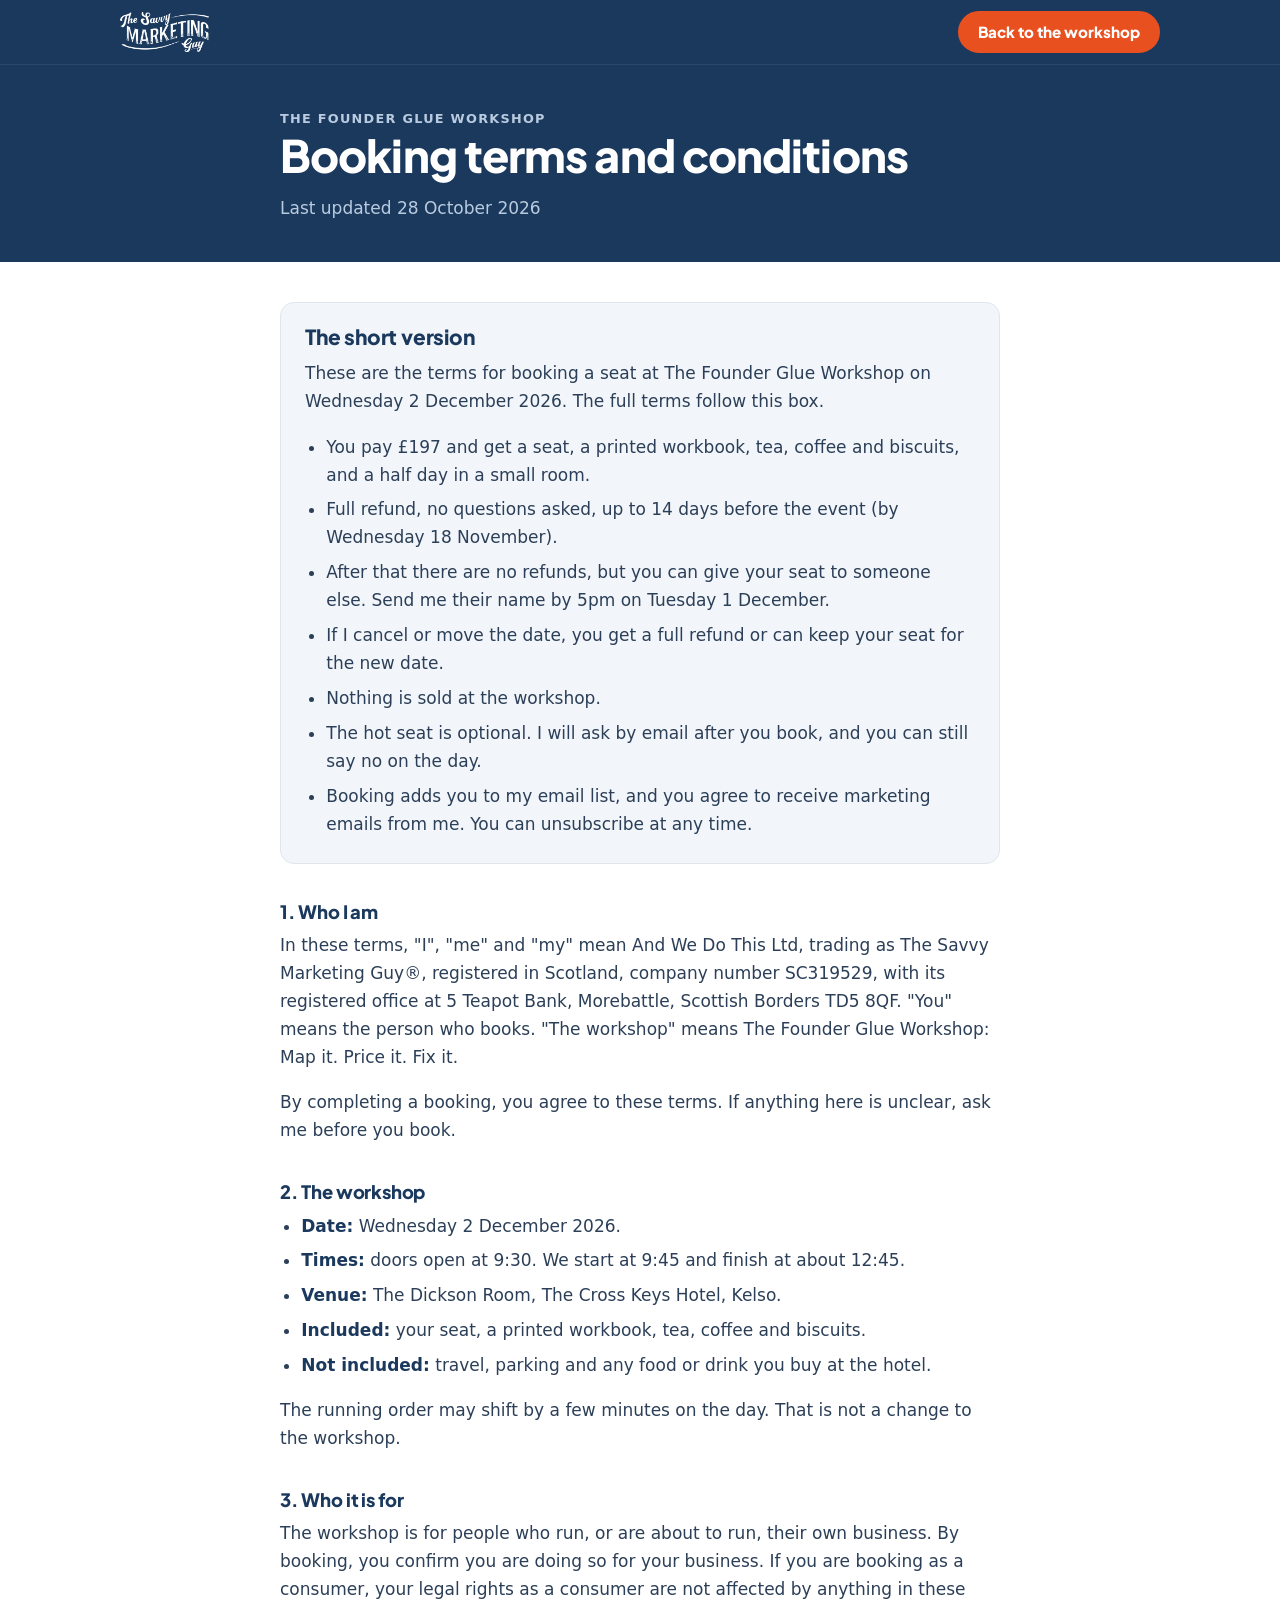
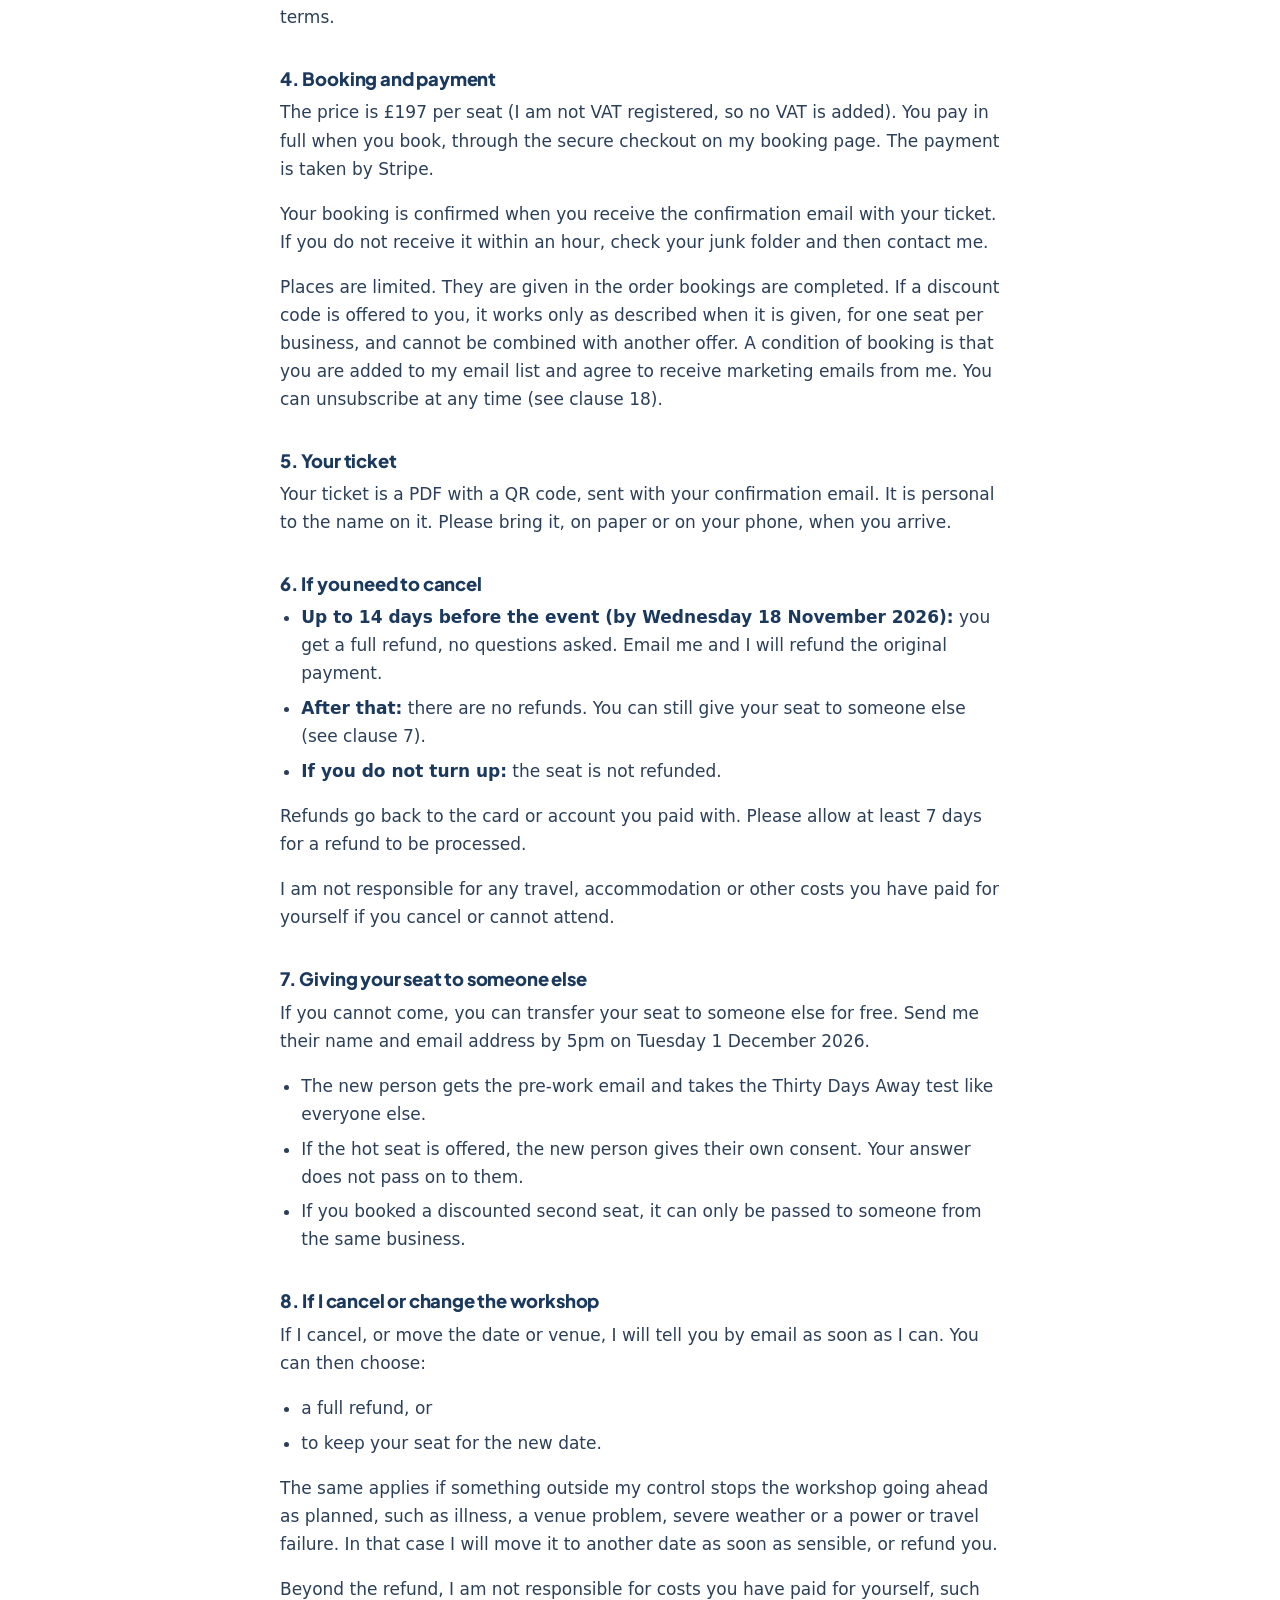
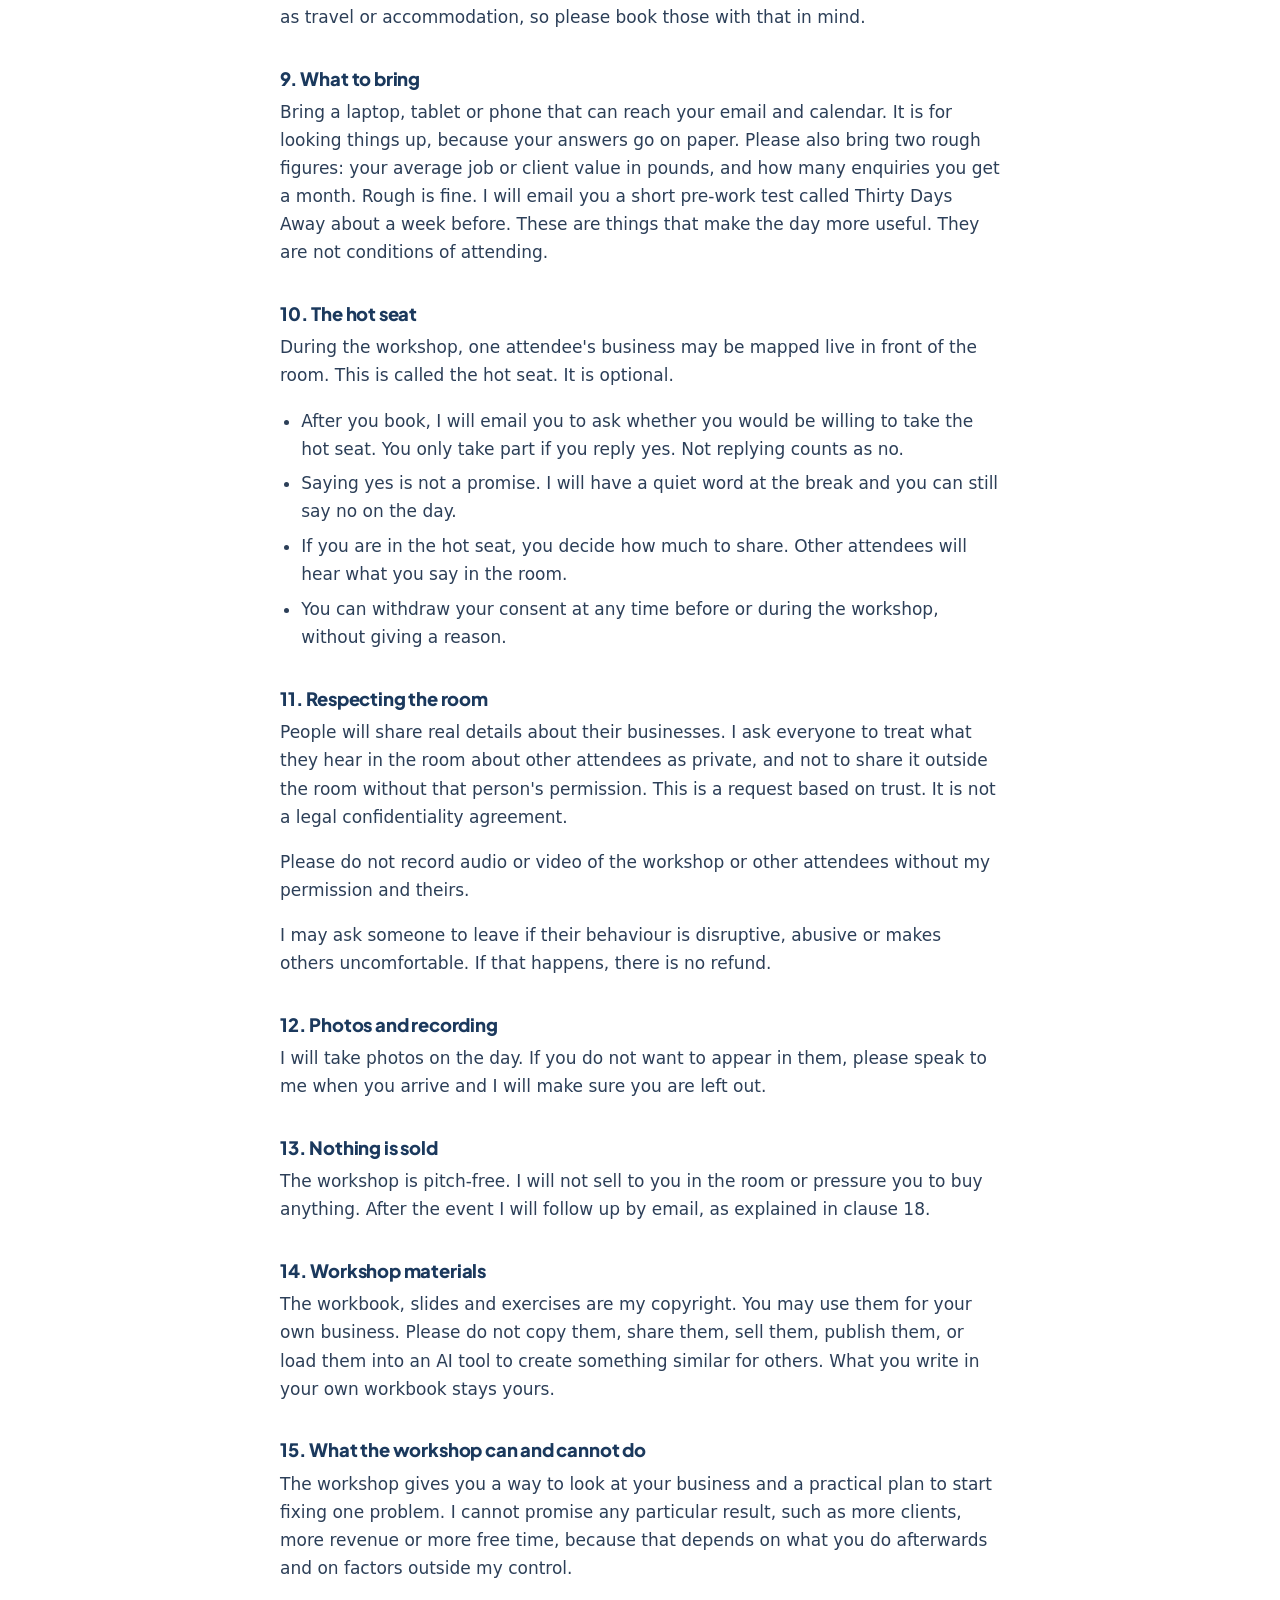
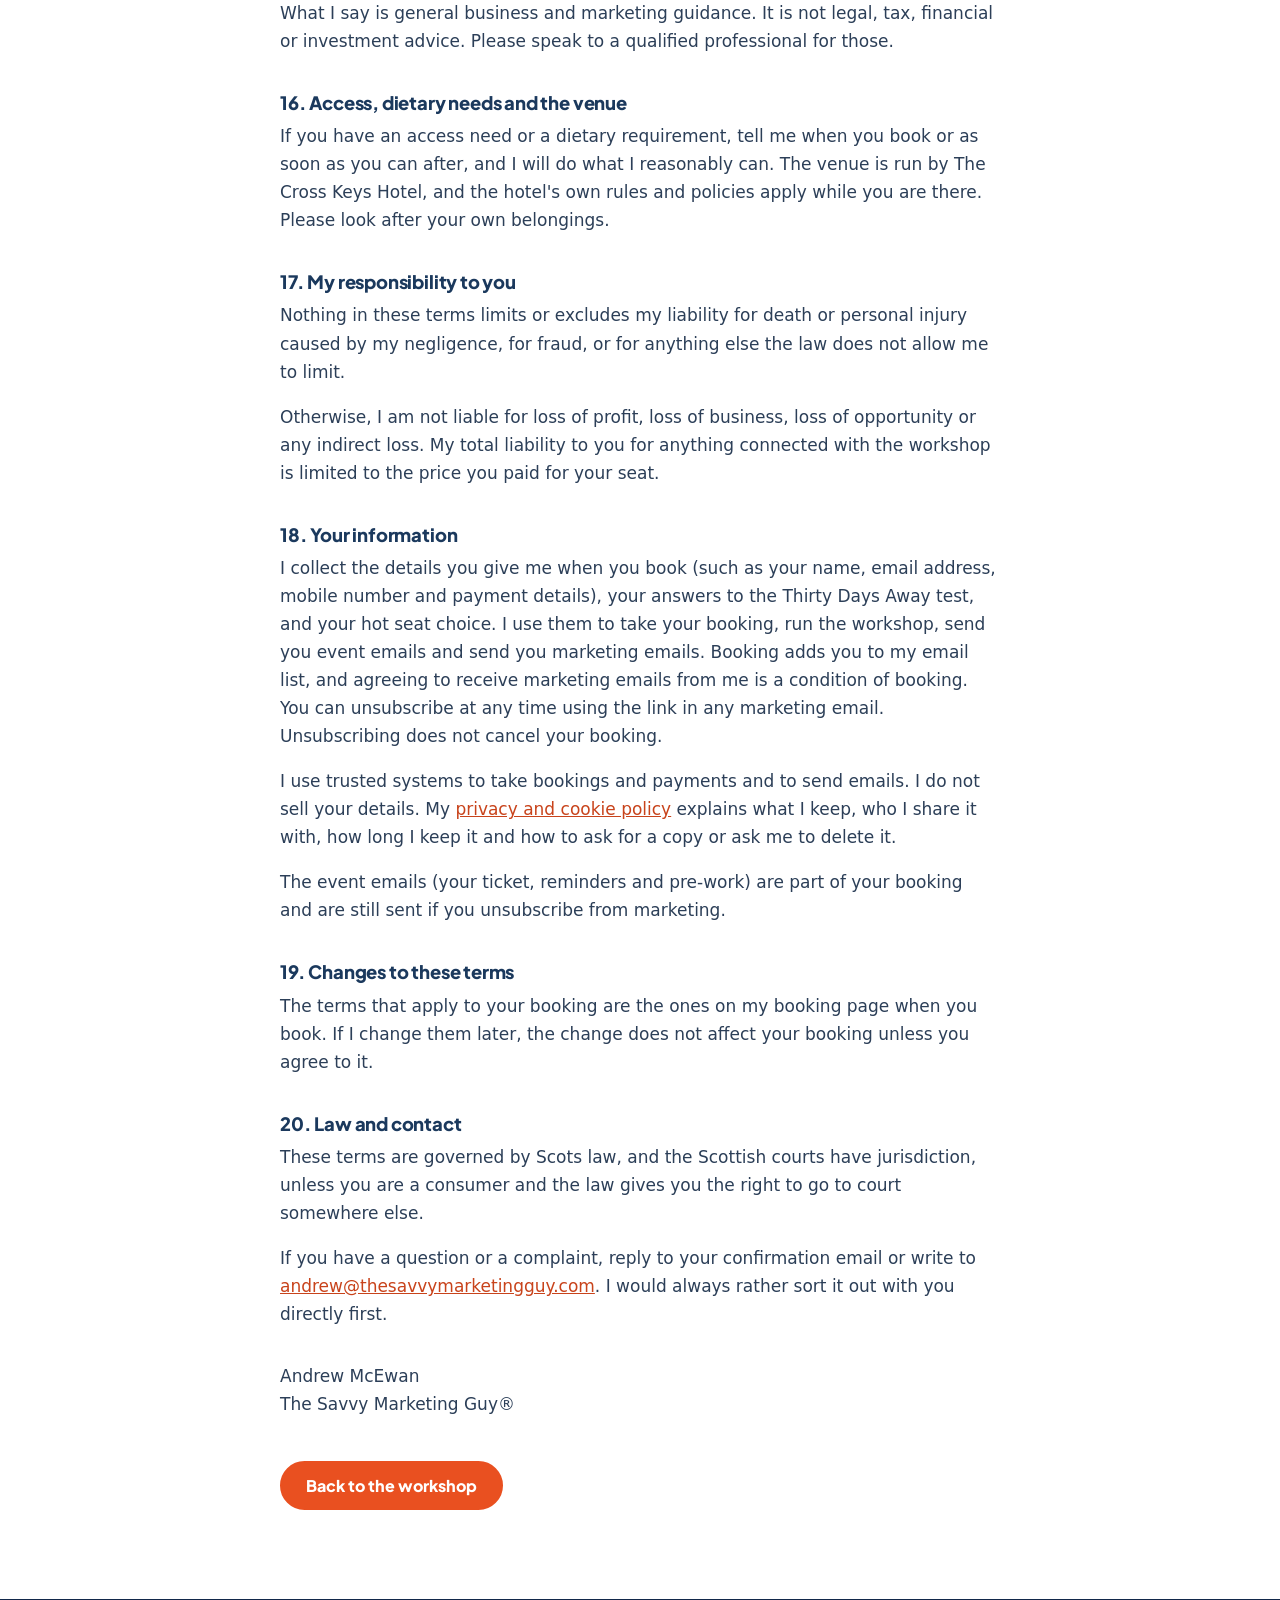
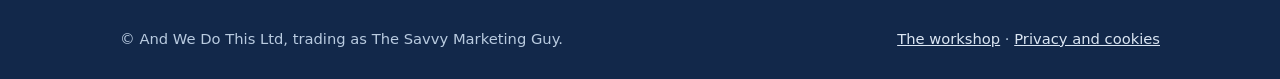
==== terms.html @ 20b3d245 "Add booking terms page and footer link Co-Authored-By: Claude Sonnet 5.5 <noreply@anthropic.com> Cla" ====
<!doctype html>
<html lang="en-GB">
<head>
  <meta charset="utf-8">
  <meta name="viewport" content="width=device-width, initial-scale=1">
  <title>Booking Terms and Conditions | The Founder Glue Workshop</title>
  <meta name="description" content="The booking terms for The Founder Glue Workshop in Kelso on Wednesday 2 December 2026: payment, refunds, transfers, the hot seat and your information.">
  <meta name="robots" content="noindex, nofollow">
  <meta name="theme-color" content="#1B395D">
  <link rel="icon" href="assets/favicon.png" type="image/png">
  <link rel="stylesheet" href="styles.css">
  <style>
    .tc-hero { background: var(--navy); color: #dbe6f3; padding: 44px 0 40px; }
    .tc-hero h1 { color: var(--white); font-size: clamp(1.9rem, 5vw, 2.8rem); margin-bottom: 0.3em; }
    .tc-hero p { margin: 0; color: #b9cbe0; }
    .tc { padding: 40px 0 64px; }
    .tc h2 { font-size: 1.15rem; margin: 2em 0 0.5em; }
    .tc ul { margin: 0 0 1em; padding-left: 1.25em; }
    .tc li { margin-bottom: 0.4em; }
    .tc .summary { background: var(--tint); border: 1px solid var(--line); border-radius: var(--radius); padding: 22px 24px 8px; margin-bottom: 8px; }
    .tc .summary h2 { margin-top: 0; font-size: 1.3rem; }
    .tc .sign { margin-top: 2em; }
    .tc .back { margin-top: 2.5em; }
  </style>
</head>
<body>

<header class="topbar">
  <div class="wrap topbar__in">
    <a class="brand" href="index.html" aria-label="The Savvy Marketing Guy, back to the workshop page">
      <img src="assets/logo-white.png" alt="The Savvy Marketing Guy" width="160" height="72">
    </a>
    <a class="btn btn--small" href="index.html">Back to the workshop</a>
  </div>
</header>

<main>
  <section class="tc-hero">
    <div class="wrap narrow">
      <p class="eyebrow eyebrow--light">The Founder Glue Workshop</p>
      <h1>Booking terms and conditions</h1>
      <p>Last updated 28 October 2026</p>
    </div>
  </section>

  <article class="tc">
    <div class="wrap narrow">

      <div class="summary">
        <h2>The short version</h2>
        <p>These are the terms for booking a seat at The Founder Glue Workshop on Wednesday 2 December 2026. The full terms follow this box.</p>
        <ul>
          <li>You pay £197 and get a seat, a printed workbook, tea, coffee and biscuits, and a half day in a small room.</li>
          <li>Full refund, no questions asked, up to 14 days before the event (by Wednesday 18 November).</li>
          <li>After that there are no refunds, but you can give your seat to someone else. Send me their name by 5pm on Tuesday 1 December.</li>
          <li>If I cancel or move the date, you get a full refund or can keep your seat for the new date.</li>
          <li>Nothing is sold at the workshop.</li>
          <li>The hot seat is optional. I will ask by email after you book, and you can still say no on the day.</li>
          <li>Booking adds you to my email list, and you agree to receive marketing emails from me. You can unsubscribe at any time.</li>
        </ul>
      </div>

      <h2>1. Who I am</h2>
      <p>In these terms, "I", "me" and "my" mean And We Do This Ltd, trading as The Savvy Marketing Guy&reg;, registered in Scotland, company number SC319529, with its registered office at 5 Teapot Bank, Morebattle, Scottish Borders TD5 8QF. "You" means the person who books. "The workshop" means The Founder Glue Workshop: Map it. Price it. Fix it.</p>
      <p>By completing a booking, you agree to these terms. If anything here is unclear, ask me before you book.</p>

      <h2>2. The workshop</h2>
      <ul>
        <li><strong>Date:</strong> Wednesday 2 December 2026.</li>
        <li><strong>Times:</strong> doors open at 9:30. We start at 9:45 and finish at about 12:45.</li>
        <li><strong>Venue:</strong> The Dickson Room, The Cross Keys Hotel, Kelso.</li>
        <li><strong>Included:</strong> your seat, a printed workbook, tea, coffee and biscuits.</li>
        <li><strong>Not included:</strong> travel, parking and any food or drink you buy at the hotel.</li>
      </ul>
      <p>The running order may shift by a few minutes on the day. That is not a change to the workshop.</p>

      <h2>3. Who it is for</h2>
      <p>The workshop is for people who run, or are about to run, their own business. By booking, you confirm you are doing so for your business. If you are booking as a consumer, your legal rights as a consumer are not affected by anything in these terms.</p>

      <h2>4. Booking and payment</h2>
      <p>The price is £197 per seat (I am not VAT registered, so no VAT is added). You pay in full when you book, through the secure checkout on my booking page. The payment is taken by Stripe.</p>
      <p>Your booking is confirmed when you receive the confirmation email with your ticket. If you do not receive it within an hour, check your junk folder and then contact me.</p>
      <p>Places are limited. They are given in the order bookings are completed. If a discount code is offered to you, it works only as described when it is given, for one seat per business, and cannot be combined with another offer. A condition of booking is that you are added to my email list and agree to receive marketing emails from me. You can unsubscribe at any time (see clause 18).</p>

      <h2>5. Your ticket</h2>
      <p>Your ticket is a PDF with a QR code, sent with your confirmation email. It is personal to the name on it. Please bring it, on paper or on your phone, when you arrive.</p>

      <h2>6. If you need to cancel</h2>
      <ul>
        <li><strong>Up to 14 days before the event (by Wednesday 18 November 2026):</strong> you get a full refund, no questions asked. Email me and I will refund the original payment.</li>
        <li><strong>After that:</strong> there are no refunds. You can still give your seat to someone else (see clause 7).</li>
        <li><strong>If you do not turn up:</strong> the seat is not refunded.</li>
      </ul>
      <p>Refunds go back to the card or account you paid with. Please allow at least 7 days for a refund to be processed.</p>
      <p>I am not responsible for any travel, accommodation or other costs you have paid for yourself if you cancel or cannot attend.</p>

      <h2>7. Giving your seat to someone else</h2>
      <p>If you cannot come, you can transfer your seat to someone else for free. Send me their name and email address by 5pm on Tuesday 1 December 2026.</p>
      <ul>
        <li>The new person gets the pre-work email and takes the Thirty Days Away test like everyone else.</li>
        <li>If the hot seat is offered, the new person gives their own consent. Your answer does not pass on to them.</li>
        <li>If you booked a discounted second seat, it can only be passed to someone from the same business.</li>
      </ul>

      <h2>8. If I cancel or change the workshop</h2>
      <p>If I cancel, or move the date or venue, I will tell you by email as soon as I can. You can then choose:</p>
      <ul>
        <li>a full refund, or</li>
        <li>to keep your seat for the new date.</li>
      </ul>
      <p>The same applies if something outside my control stops the workshop going ahead as planned, such as illness, a venue problem, severe weather or a power or travel failure. In that case I will move it to another date as soon as sensible, or refund you.</p>
      <p>Beyond the refund, I am not responsible for costs you have paid for yourself, such as travel or accommodation, so please book those with that in mind.</p>

      <h2>9. What to bring</h2>
      <p>Bring a laptop, tablet or phone that can reach your email and calendar. It is for looking things up, because your answers go on paper. Please also bring two rough figures: your average job or client value in pounds, and how many enquiries you get a month. Rough is fine. I will email you a short pre-work test called Thirty Days Away about a week before. These are things that make the day more useful. They are not conditions of attending.</p>

      <h2>10. The hot seat</h2>
      <p>During the workshop, one attendee's business may be mapped live in front of the room. This is called the hot seat. It is optional.</p>
      <ul>
        <li>After you book, I will email you to ask whether you would be willing to take the hot seat. You only take part if you reply yes. Not replying counts as no.</li>
        <li>Saying yes is not a promise. I will have a quiet word at the break and you can still say no on the day.</li>
        <li>If you are in the hot seat, you decide how much to share. Other attendees will hear what you say in the room.</li>
        <li>You can withdraw your consent at any time before or during the workshop, without giving a reason.</li>
      </ul>

      <h2>11. Respecting the room</h2>
      <p>People will share real details about their businesses. I ask everyone to treat what they hear in the room about other attendees as private, and not to share it outside the room without that person's permission. This is a request based on trust. It is not a legal confidentiality agreement.</p>
      <p>Please do not record audio or video of the workshop or other attendees without my permission and theirs.</p>
      <p>I may ask someone to leave if their behaviour is disruptive, abusive or makes others uncomfortable. If that happens, there is no refund.</p>

      <h2>12. Photos and recording</h2>
      <p>I will take photos on the day. If you do not want to appear in them, please speak to me when you arrive and I will make sure you are left out.</p>

      <h2>13. Nothing is sold</h2>
      <p>The workshop is pitch-free. I will not sell to you in the room or pressure you to buy anything. After the event I will follow up by email, as explained in clause 18.</p>

      <h2>14. Workshop materials</h2>
      <p>The workbook, slides and exercises are my copyright. You may use them for your own business. Please do not copy them, share them, sell them, publish them, or load them into an AI tool to create something similar for others. What you write in your own workbook stays yours.</p>

      <h2>15. What the workshop can and cannot do</h2>
      <p>The workshop gives you a way to look at your business and a practical plan to start fixing one problem. I cannot promise any particular result, such as more clients, more revenue or more free time, because that depends on what you do afterwards and on factors outside my control.</p>
      <p>What I say is general business and marketing guidance. It is not legal, tax, financial or investment advice. Please speak to a qualified professional for those.</p>

      <h2>16. Access, dietary needs and the venue</h2>
      <p>If you have an access need or a dietary requirement, tell me when you book or as soon as you can after, and I will do what I reasonably can. The venue is run by The Cross Keys Hotel, and the hotel's own rules and policies apply while you are there. Please look after your own belongings.</p>

      <h2>17. My responsibility to you</h2>
      <p>Nothing in these terms limits or excludes my liability for death or personal injury caused by my negligence, for fraud, or for anything else the law does not allow me to limit.</p>
      <p>Otherwise, I am not liable for loss of profit, loss of business, loss of opportunity or any indirect loss. My total liability to you for anything connected with the workshop is limited to the price you paid for your seat.</p>

      <h2>18. Your information</h2>
      <p>I collect the details you give me when you book (such as your name, email address, mobile number and payment details), your answers to the Thirty Days Away test, and your hot seat choice. I use them to take your booking, run the workshop, send you event emails and send you marketing emails. Booking adds you to my email list, and agreeing to receive marketing emails from me is a condition of booking. You can unsubscribe at any time using the link in any marketing email. Unsubscribing does not cancel your booking.</p>
      <p>I use trusted systems to take bookings and payments and to send emails. I do not sell your details. My <a class="js-privacy" href="#">privacy and cookie policy</a> explains what I keep, who I share it with, how long I keep it and how to ask for a copy or ask me to delete it.</p>
      <p>The event emails (your ticket, reminders and pre-work) are part of your booking and are still sent if you unsubscribe from marketing.</p>

      <h2>19. Changes to these terms</h2>
      <p>The terms that apply to your booking are the ones on my booking page when you book. If I change them later, the change does not affect your booking unless you agree to it.</p>

      <h2>20. Law and contact</h2>
      <p>These terms are governed by Scots law, and the Scottish courts have jurisdiction, unless you are a consumer and the law gives you the right to go to court somewhere else.</p>
      <p>If you have a question or a complaint, reply to your confirmation email or write to <a href="mailto:andrew@thesavvymarketingguy.com">andrew@thesavvymarketingguy.com</a>. I would always rather sort it out with you directly first.</p>

      <p class="sign">Andrew McEwan<br>The Savvy Marketing Guy&reg;</p>

      <p class="back"><a class="btn" href="index.html">Back to the workshop</a></p>
    </div>
  </article>
</main>

<footer class="footer">
  <div class="wrap footer__in">
    <p>&copy; And We Do This Ltd, trading as The Savvy Marketing Guy.</p>
    <p>
      <a href="index.html">The workshop</a>
      &middot;
      <a class="js-privacy" href="#">Privacy and cookies</a>
    </p>
  </div>
</footer>

<script src="config.js"></script>
<script>
  (function () {
    var cfg = window.FG_CONFIG || window.CONFIG || {};
    var links = document.querySelectorAll(".js-privacy");
    for (var i = 0; i < links.length; i++) {
      if (cfg.PRIVACY_URL) links[i].setAttribute("href", cfg.PRIVACY_URL);
    }
  })();
</script>
</body>
</html>
---- styles.css ----
/* The Founder Glue Workshop landing page. Brand: The Savvy Marketing Guy. */

@font-face {
  font-family: "Plus Jakarta Sans";
  font-weight: 700;
  font-style: normal;
  font-display: swap;
  src: url("assets/fonts/plus-jakarta-sans-latin-700-normal.woff2") format("woff2");
}
@font-face {
  font-family: "Plus Jakarta Sans";
  font-weight: 800;
  font-style: normal;
  font-display: swap;
  src: url("assets/fonts/plus-jakarta-sans-latin-800-normal.woff2") format("woff2");
}

:root {
  --navy: #1b395d;
  --navy-deep: #12284a;
  --orange: #e95020;
  --orange-dark: #c8431b;
  --sky: #20b9e9;
  --ink: #1b395d;
  --body: #2c3f58;
  --muted: #5a6b80;
  --line: #dfe6ee;
  --tint: #f2f6fa;
  --white: #fff;
  --head: "Plus Jakarta Sans", system-ui, -apple-system, "Segoe UI", Helvetica, Arial, sans-serif;
  --text: system-ui, -apple-system, "Segoe UI", Roboto, Helvetica, Arial, sans-serif;
  --radius: 14px;
}

* { box-sizing: border-box; }
html { scroll-behavior: smooth; scroll-padding-top: 72px; }
body {
  margin: 0;
  font-family: var(--text);
  font-size: 1.0625rem;
  line-height: 1.65;
  color: var(--body);
  background: var(--white);
  -webkit-font-smoothing: antialiased;
}
img { max-width: 100%; height: auto; }
a { color: var(--orange-dark); }
[hidden] { display: none !important; }

.wrap {
  width: 100%;
  max-width: 1080px;
  margin: 0 auto;
  padding-left: max(20px, env(safe-area-inset-left, 0px));
  padding-right: max(20px, env(safe-area-inset-right, 0px));
}
.narrow { max-width: 760px; }
.center { text-align: center; }

h1, h2, h3 { font-family: var(--head); color: var(--ink); line-height: 1.15; margin: 0 0 0.5em; text-wrap: balance; }
h1 { font-size: clamp(2.2rem, 6vw, 3.75rem); font-weight: 800; letter-spacing: -0.02em; }
h2 { font-size: clamp(1.65rem, 4vw, 2.3rem); font-weight: 800; letter-spacing: -0.01em; }
h3 { font-size: 1.2rem; font-weight: 700; }
p { margin: 0 0 1em; }
strong { color: var(--ink); }

.eyebrow {
  font-size: 0.8rem;
  font-weight: 700;
  text-transform: uppercase;
  letter-spacing: 0.1em;
  color: var(--orange-dark);
  margin: 0 0 0.8em;
}
.eyebrow--light { color: var(--sky); }

/* Buttons */
.btn {
  display: inline-block;
  font-family: var(--head);
  font-weight: 800;
  font-size: 1rem;
  line-height: 1.2;
  text-align: center;
  text-decoration: none;
  color: var(--white);
  background: var(--orange);
  border: 2px solid var(--orange);
  border-radius: 999px;
  padding: 0.8em 1.5em;
  cursor: pointer;
  transition: background 0.15s, border-color 0.15s, transform 0.15s;
}
.btn:hover { background: var(--orange-dark); border-color: var(--orange-dark); }
.btn:focus-visible, .linklike:focus-visible, summary:focus-visible, a:focus-visible {
  outline: 3px solid var(--sky);
  outline-offset: 3px;
}
.btn--big { font-size: 1.2rem; padding: 0.95em 1.9em; }
.btn--small { font-size: 0.95rem; padding: 0.65em 1.2em; }
.btn--ghost { background: transparent; color: var(--white); border-color: rgba(255,255,255,0.7); }
.btn--ghost:hover { background: rgba(255,255,255,0.12); border-color: var(--white); }

/* Top bar */
.topbar { position: sticky; top: 0; z-index: 20; background: var(--navy); box-shadow: 0 1px 0 rgba(255,255,255,0.08); }
.topbar__in { display: flex; align-items: center; justify-content: space-between; gap: 16px; min-height: 64px; padding-top: env(safe-area-inset-top, 0px); }
.brand img { display: block; height: 40px; width: auto; }

/* Hero */
.hero { background: linear-gradient(180deg, var(--navy) 0%, var(--navy-deep) 100%); color: #dbe6f3; padding: clamp(40px, 8vw, 88px) 0 clamp(40px, 7vw, 72px); }
.hero h1 { color: var(--white); margin-bottom: 0.15em; }
.hero__tag { font-family: var(--head); font-weight: 800; font-size: clamp(1.4rem, 3.5vw, 2rem); color: var(--sky); margin: 0 0 1em; }
.hero__lead { font-size: clamp(1.1rem, 2.2vw, 1.3rem); max-width: 40em; color: #eaf1f9; }
.hero__cta { display: flex; flex-wrap: wrap; align-items: center; gap: 14px 22px; margin: 1.6em 0 2.4em; }
.hero__note { color: #b9cbe0; font-size: 0.95rem; }

.facts { display: grid; grid-template-columns: repeat(3, 1fr); gap: 16px; margin: 0; }
.facts > div { background: rgba(255,255,255,0.07); border: 1px solid rgba(255,255,255,0.14); border-radius: var(--radius); padding: 18px 20px; min-width: 0; }
.facts dt { font-size: 0.75rem; font-weight: 700; text-transform: uppercase; letter-spacing: 0.1em; color: var(--sky); margin-bottom: 6px; }
.facts dd { margin: 0; color: var(--white); font-weight: 600; line-height: 1.45; }
.facts .dim { color: #b9cbe0; font-weight: 400; font-size: 0.95rem; }

/* Sections */
.section { padding: clamp(48px, 8vw, 88px) 0; }
.section--tint { background: var(--tint); }
.section--navy { background: var(--navy); color: #dbe6f3; }
.section--navy h2, .section--navy h3, .section--navy strong { color: var(--white); }
.lead { font-size: 1.2rem; }

/* Problem and better way */
.turn h2 { max-width: 20em; }
.turn p { max-width: 38em; }
.turn__line { font-family: var(--head); font-size: clamp(1.25rem, 3vw, 1.6rem); line-height: 1.3; margin: 2em 0 1.2em; }
.turn__line strong { color: var(--sky); }
.steps { list-style: none; margin: 0 0 2em; padding: 0; display: grid; grid-template-columns: repeat(3, 1fr); gap: 18px; counter-reset: none; max-width: none; }
.step { position: relative; background: rgba(255, 255, 255, 0.07); border: 1px solid rgba(255, 255, 255, 0.16); border-top: 4px solid transparent; border-radius: var(--radius); padding: 22px 22px 20px; min-width: 0; }
.step h3 { font-size: clamp(1.5rem, 3vw, 1.9rem); font-weight: 800; color: var(--white); margin-bottom: 0.3em; }
.step p { margin: 0; font-size: 1rem; color: #dbe6f3; }
.turn__bridge { margin: 0; font-size: 1.1rem; color: var(--sky); font-weight: 600; max-width: none; }
.turn .wrap.narrow { max-width: 900px; }

/* Cards */
.cards { list-style: none; margin: 1.6em 0 1.2em; padding: 0; display: grid; grid-template-columns: repeat(auto-fit, minmax(230px, 1fr)); gap: 18px; }
.card { background: var(--white); border: 1px solid var(--line); border-radius: var(--radius); padding: 22px; min-width: 0; }
.card h3 { margin-bottom: 0.4em; }
.card p { margin: 0; font-size: 1rem; }
.card__n {
  display: inline-grid; place-items: center;
  width: 34px; height: 34px; border-radius: 50%;
  background: var(--navy); color: var(--white);
  font-family: var(--head); font-weight: 800; margin-bottom: 12px;
}
.aside { color: var(--muted); font-size: 1rem; margin-top: 1.4em; }

/* Timeline */
.timeline { list-style: none; margin: 1.6em 0 0; padding: 0; border-left: 3px solid var(--line); }
.timeline li { display: grid; grid-template-columns: 4.2rem 1fr; gap: 12px; padding: 0 0 18px 18px; position: relative; }
.timeline li::before { content: ""; position: absolute; left: -9px; top: 6px; width: 15px; height: 15px; border-radius: 50%; background: var(--orange); border: 3px solid var(--white); }
.timeline time { font-family: var(--head); font-weight: 800; color: var(--ink); }
.timeline strong { display: block; line-height: 1.3; }
.timeline span { display: block; color: var(--muted); font-size: 0.98rem; }

/* About */
.about { display: grid; grid-template-columns: 1.25fr 0.75fr; gap: clamp(28px, 6vw, 64px); align-items: center; }
.about__text { min-width: 0; }
.about__sig { display: block; width: 190px; max-width: 60%; height: auto; margin-top: 0.6em; }
.about__photo { margin: 0; min-width: 0; }
.about__photo img { display: block; width: 100%; height: auto; border-radius: 22px; box-shadow: 0 10px 28px rgba(18, 40, 74, 0.22); }
.reg { font-size: 0.45em; font-weight: 700; vertical-align: super; line-height: 0; margin-left: 0.06em; }

/* Two column */
.two { display: grid; grid-template-columns: 1fr 1fr; gap: clamp(28px, 6vw, 64px); }
.two > div { min-width: 0; }

/* Ticks */
.ticks { list-style: none; padding: 0; margin: 1.2em 0 1.4em; display: grid; gap: 14px; }
.ticks li { position: relative; padding-left: 36px; }
.ticks li::before { content: ""; position: absolute; left: 0; top: 4px; width: 22px; height: 22px; border-radius: 50%; background: var(--sky); }
.ticks li::after { content: ""; position: absolute; left: 7px; top: 8px; width: 6px; height: 11px; border: solid var(--navy); border-width: 0 3px 3px 0; transform: rotate(40deg); }

/* FAQ */
.faq { margin-top: 1.4em; border-top: 1px solid var(--line); }
.faq details { border-bottom: 1px solid var(--line); padding: 4px 0; }
.faq summary { font-family: var(--head); font-weight: 700; color: var(--ink); cursor: pointer; padding: 14px 32px 14px 0; position: relative; list-style: none; }
.faq summary::-webkit-details-marker { display: none; }
.faq summary::after { content: "+"; position: absolute; right: 4px; top: 50%; transform: translateY(-50%); font-size: 1.5rem; color: var(--orange-dark); }
.faq details[open] summary::after { content: "\2212"; }
.faq details p { margin: 0 0 16px; }

/* Booking block */
.book .lead { color: #eaf1f9; }
.terms { text-align: left; margin: 2.6em auto 0; padding: 24px; max-width: 640px; background: rgba(255,255,255,0.07); border: 1px solid rgba(255,255,255,0.16); border-radius: var(--radius); }
.terms h3 { color: var(--sky); font-size: 1rem; text-transform: uppercase; letter-spacing: 0.08em; }
.terms ul { margin: 0; padding-left: 1.2em; }
.terms li { margin-bottom: 0.5em; }
.terms p:last-child, .terms ul:last-child { margin-bottom: 0; }

/* Footer */
.footer { background: var(--navy-deep); color: #b9cbe0; font-size: 0.92rem; padding: 28px 0 calc(28px + env(safe-area-inset-bottom, 0px)); }
.footer__in { display: flex; flex-wrap: wrap; justify-content: space-between; gap: 8px 24px; }
.footer p { margin: 0; }
.footer a, .linklike { color: #dbe6f3; }
.linklike { background: none; border: 0; padding: 0; font: inherit; text-decoration: underline; cursor: pointer; }

/* Consent banner */
.consent {
  position: fixed; left: 0; right: 0; bottom: 0; z-index: 50;
  background: var(--navy-deep); color: #eaf1f9;
  border-top: 3px solid var(--sky);
  padding: 16px max(20px, env(safe-area-inset-right, 0px)) calc(16px + env(safe-area-inset-bottom, 0px)) max(20px, env(safe-area-inset-left, 0px));
  box-shadow: 0 -8px 30px rgba(0,0,0,0.25);
}
.consent__in { max-width: 1080px; margin: 0 auto; display: flex; flex-wrap: wrap; align-items: center; gap: 14px 24px; }
.consent p { margin: 0; flex: 1 1 380px; font-size: 0.95rem; line-height: 1.5; }
.consent a { color: var(--sky); }
.consent strong { color: var(--white); }
.consent__btns { display: flex; gap: 10px; }

/* Small screens */
@media (max-width: 760px) {
  .facts { grid-template-columns: 1fr; }
  .two { grid-template-columns: 1fr; }
  .about { grid-template-columns: 1fr; }
  .steps { grid-template-columns: 1fr; }
  .about__photo { max-width: 360px; }
  .brand img { height: 34px; }
  .timeline li { grid-template-columns: 3.6rem 1fr; padding-left: 16px; }
  .hero__cta .btn { width: 100%; }
  .consent__btns .btn { flex: 1; }
}

/* ===================== Motion ===================== */

/* Scroll progress bar and header shadow */
.progress { position: fixed; top: 0; left: 0; right: 0; height: 4px; z-index: 40; background: linear-gradient(90deg, var(--orange), var(--sky)); transform-origin: 0 50%; transform: scaleX(0); will-change: transform; }
.topbar { transition: box-shadow 0.25s ease; }
.topbar.scrolled { box-shadow: 0 6px 24px rgba(8, 20, 40, 0.35); }

/* Hero: drifting glow and staged entrance */
.hero { position: relative; overflow: hidden; }
.hero__in { position: relative; z-index: 1; }
.hero__glow { position: absolute; border-radius: 50%; filter: blur(70px); opacity: 0.5; pointer-events: none; will-change: transform; }
.hero__glow--a { width: 520px; height: 520px; right: -140px; top: -120px; background: radial-gradient(circle, rgba(32, 185, 233, 0.55), transparent 65%); animation: drift-a 16s ease-in-out infinite alternate; }
.hero__glow--b { width: 440px; height: 440px; left: -160px; bottom: -160px; background: radial-gradient(circle, rgba(233, 80, 32, 0.38), transparent 65%); animation: drift-b 19s ease-in-out infinite alternate; }
@keyframes drift-a { to { transform: translate(-70px, 60px) scale(1.12); } }
@keyframes drift-b { to { transform: translate(80px, -50px) scale(1.1); } }

@keyframes rise { from { opacity: 0; transform: translateY(26px); } to { opacity: 1; transform: none; } }
@keyframes pop { 0% { opacity: 0; transform: translateY(14px) scale(0.92); } 100% { opacity: 1; transform: none; } }
.hero .eyebrow, .hero h1, .hero__lead, .hero__cta { animation: rise 0.8s cubic-bezier(0.2, 0.7, 0.2, 1) both; }
.hero .eyebrow { animation-delay: 0.05s; }
.hero h1 { animation-delay: 0.18s; }
.hero__tag span { display: inline-block; animation: pop 0.6s cubic-bezier(0.2, 0.8, 0.2, 1) both; }
.hero__tag span:nth-child(1) { animation-delay: 0.45s; }
.hero__tag span:nth-child(2) { animation-delay: 0.6s; }
.hero__tag span:nth-child(3) { animation-delay: 0.75s; }
.hero__lead { animation-delay: 0.95s; }
.hero__cta { animation-delay: 1.1s; }
.facts > div { animation: rise 0.8s cubic-bezier(0.2, 0.7, 0.2, 1) both; transition: translate 0.2s ease, background 0.2s ease, border-color 0.2s ease; }
.facts > div:nth-child(1) { animation-delay: 1.25s; }
.facts > div:nth-child(2) { animation-delay: 1.4s; }
.facts > div:nth-child(3) { animation-delay: 1.55s; }
.facts > div:hover { translate: 0 -4px; background: rgba(255, 255, 255, 0.11); border-color: rgba(32, 185, 233, 0.6); }

/* Buttons: ring pulse on the hero button, sheen on hover */
.btn { position: relative; overflow: hidden; }
.btn::after { content: ""; position: absolute; inset: 0; background: linear-gradient(105deg, transparent 35%, rgba(255, 255, 255, 0.35) 50%, transparent 65%); transform: translateX(-120%); }
.btn:hover::after { transform: translateX(120%); transition: transform 0.7s ease; }
.btn:hover { translate: 0 -2px; }
.hero__cta .btn--big { animation: ring 3.2s ease-out 2.4s infinite; }
@keyframes ring { 0% { box-shadow: 0 0 0 0 rgba(233, 80, 32, 0.55); } 70%, 100% { box-shadow: 0 0 0 18px rgba(233, 80, 32, 0); } }

/* Scroll reveals (only when JS is running, so the page is always readable) */
.js .reveal { opacity: 0; transform: translateY(28px); transition: opacity 0.75s ease var(--d, 0s), transform 0.75s cubic-bezier(0.2, 0.7, 0.2, 1) var(--d, 0s), translate 0.2s ease, box-shadow 0.2s ease; }
.js .reveal.in { opacity: 1; transform: none; }
.js .reveal--photo { transform: translateY(20px) scale(0.94); }
.js .sigwrap img { clip-path: inset(0 100% 0 0); transition: clip-path 1.7s cubic-bezier(0.5, 0, 0.2, 1) 0.2s; }
.js .sigwrap.in img { clip-path: inset(0 0 0 0); }
.js .reveal--flat { transform: none; }

/* Highlighter under "what would stop?" */
.hl { color: inherit; background: linear-gradient(transparent 62%, rgba(233, 80, 32, 0.3) 62%) no-repeat 0 0 / 0% 100%; padding: 0 0.1em; margin: 0 -0.1em; }
.js .reveal.in .hl { background-size: 100% 100%; transition: background-size 0.9s ease 0.5s; }
.no-js-fallback .hl, :root:not(.js) .hl { background-size: 100% 100%; }

/* Cards */
.card { transition: translate 0.2s ease, box-shadow 0.2s ease; }
.card:hover { translate: 0 -5px; box-shadow: 0 14px 30px rgba(18, 40, 74, 0.14); }
.js .card .card__n { transform: scale(0); }
.js .card.in .card__n { transform: none; transition: transform 0.55s cubic-bezier(0.34, 1.56, 0.64, 1) calc(var(--d, 0s) + 0.3s); }

/* Timeline: the line draws as you scroll, dots pop when it reaches them */
.timeline { position: relative; border-left: 0; }
.timeline::before, .timeline::after { content: ""; position: absolute; left: 0; top: 0; bottom: 0; width: 3px; border-radius: 3px; }
.timeline::before { background: var(--line); }
.timeline::after { background: linear-gradient(180deg, var(--orange), var(--sky)); transform-origin: 0 0; transform: scaleY(var(--p, 1)); }
.js .timeline { --p: 0; }
.js .timeline li::before { transform: scale(0); background: var(--orange); transition: transform 0.45s cubic-bezier(0.34, 1.56, 0.64, 1); }
.js .timeline li.on::before { transform: scale(1); }
.js .timeline li > * { opacity: 0; transform: translateX(-14px); transition: opacity 0.5s ease 0.1s, transform 0.5s ease 0.1s; }
.js .timeline li.on > * { opacity: 1; transform: none; }
.timeline li::before { z-index: 1; }

/* Ticks: little pop as each one arrives */
.js .ticks li::before { transform: scale(0); transition: transform 0.5s cubic-bezier(0.34, 1.56, 0.64, 1) calc(var(--d, 0s) + 0.25s); }
.js .ticks li.in::before { transform: scale(1); }

@media (prefers-reduced-motion: reduce) {
  html { scroll-behavior: auto; }
  *, *::before, *::after { animation: none !important; transition: none !important; }
  .js .reveal { opacity: 1 !important; transform: none !important; }
  .js .sigwrap img { clip-path: none !important; }
  .js .card .card__n, .js .ticks li::before, .js .timeline li::before { transform: none !important; }
  .js .timeline li > * { opacity: 1 !important; transform: none !important; }
  .hl { background-size: 100% 100% !important; }
  .progress { display: none; }
}
.timeline li::before { left: -6px; }

/* Steps: the orange bar draws across, then a small arrow points to the next one */
.step::before { content: ""; position: absolute; top: -4px; left: -1px; right: -1px; height: 4px; background: var(--orange); border-radius: var(--radius) var(--radius) 0 0; transform-origin: left; }
.step:not(:last-child)::after { content: "\203A"; position: absolute; right: -15px; top: 50%; translate: 0 -50%; color: var(--orange); font: 800 1.6rem/1 var(--head); }
.js .step.reveal { transition: opacity 0.75s ease var(--d, 0s), transform 0.8s cubic-bezier(0.2, 0.8, 0.2, 1) var(--d, 0s), translate 0.2s ease, box-shadow 0.2s ease; }
.js .step.reveal:not(.in) { transform: translateY(44px) scale(0.93); }
.js .step.reveal::before { transition: transform 0.8s cubic-bezier(0.6, 0, 0.2, 1) calc(var(--d, 0s) + 0.45s); }
.js .step.reveal:not(.in)::before { transform: scaleX(0); transition: none; }
.js .step.reveal::after { transition: opacity 0.5s ease calc(var(--d, 0s) + 1s), translate 0.5s ease calc(var(--d, 0s) + 1s); }
.js .step.reveal:not(.in)::after { opacity: 0; translate: -10px -50%; transition: none; }
@media (max-width: 760px) { .step:not(:last-child)::after { display: none; } }

/* Client journey strip */
.journey { margin: 2.2em 0 2.4em; max-width: none; }
.journey__track { list-style: none; margin: 0; padding: 0; display: grid; grid-template-columns: repeat(6, 1fr); position: relative; }
.journey__track::before, .journey__track::after { content: ""; position: absolute; left: calc(100% / 12); right: calc(100% / 12); top: 13px; height: 3px; border-radius: 3px; transform-origin: left; }
.journey__track::before { background: rgba(255, 255, 255, 0.2); }
.journey__track::after { background: var(--sky); transition: transform 2.2s cubic-bezier(0.5, 0, 0.3, 1) 0.3s; }
.jstop { position: relative; z-index: 1; text-align: center; padding: 0 4px; min-width: 0; }
.jstop[data-s="g"] { --c: #2fb36d; }
.jstop[data-s="a"] { --c: #f2a623; }
.jstop[data-s="r"] { --c: #ef4b4b; }
.jdot { display: block; width: 28px; height: 28px; margin: 0 auto 10px; border-radius: 50%; background: var(--c); border: 3px solid var(--navy); box-shadow: 0 0 0 2px var(--c);
  transition: transform 0.45s cubic-bezier(0.3, 1.7, 0.5, 1) calc(0.3s + var(--i) * 0.42s), background-color 0.6s ease calc(3s + var(--i) * 0.15s), box-shadow 0.6s ease calc(3s + var(--i) * 0.15s); }
.jlabel { display: block; font-size: 0.92rem; font-weight: 600; line-height: 1.25; color: #dbe6f3; transition: opacity 0.5s ease calc(0.4s + var(--i) * 0.42s); }
.journey figcaption { display: flex; flex-wrap: wrap; gap: 6px 20px; align-items: center; margin-top: 22px; font-size: 0.88rem; color: #dbe6f3; }
.journey figcaption em { color: #b7c7da; font-style: italic; }
.key::before { content: ""; display: inline-block; width: 11px; height: 11px; border-radius: 50%; margin-right: 7px; background: var(--k); vertical-align: -1px; }
.key--g { --k: #2fb36d; } .key--a { --k: #f2a623; } .key--r { --k: #ef4b4b; }

/* Start state, only while motion is running */
.js .journey.reveal:not(.in) .journey__track::after { transform: scaleX(0); transition: none; }
.js .journey.reveal:not(.in) .jdot { transform: scale(0); background: rgba(255, 255, 255, 0.35); box-shadow: 0 0 0 2px rgba(255, 255, 255, 0.35); transition: none; }
.js .journey.reveal:not(.in) .jlabel { opacity: 0; transition: none; }
.js .journey.reveal.in .jstop[data-s="r"] .jdot { animation: jpulse 1.1s ease-out calc(3.7s + var(--i) * 0.15s) 2; }
@keyframes jpulse { 0% { box-shadow: 0 0 0 2px var(--c), 0 0 0 2px rgba(239, 75, 75, 0.7); } 100% { box-shadow: 0 0 0 2px var(--c), 0 0 0 16px rgba(239, 75, 75, 0); } }

@media (max-width: 640px) {
  .journey__track { grid-template-columns: 1fr; gap: 18px; }
  .journey__track::before, .journey__track::after { left: 13px; right: auto; top: 14px; bottom: 14px; width: 3px; height: auto; transform-origin: top; }
  .js .journey.reveal:not(.in) .journey__track::after { transform: scaleY(0); }
  .jstop { display: flex; align-items: center; gap: 14px; text-align: left; padding: 0; }
  .jdot { margin: 0; flex: none; }
  .jlabel { font-size: 1rem; }
}
@media (prefers-reduced-motion: reduce) {
  .journey__track::after, .jdot, .jlabel { transition: none !important; animation: none !important; }
}

/* Back to top */
.totop { position: fixed; z-index: 60; right: max(18px, env(safe-area-inset-right, 0px)); bottom: calc(18px + env(safe-area-inset-bottom, 0px) + var(--consent-h, 0px));
  width: 52px; height: 52px; padding: 0; border: 0; border-radius: 50%; background: var(--orange); color: #fff; cursor: pointer; display: grid; place-items: center;
  box-shadow: 0 8px 22px rgba(27, 57, 93, 0.35);
  transform: translateY(calc(100% + 70px + var(--consent-h, 0px) + env(safe-area-inset-bottom, 0px))); visibility: hidden;
  transition: transform 0.5s ease, visibility 0s linear 0.5s, background-color 0.2s ease, bottom 0.3s ease; }
.totop.show { transform: translateY(0); visibility: visible; transition: transform 0.5s ease, visibility 0s, background-color 0.2s ease, bottom 0.3s ease; }
.totop:hover { background: var(--orange-dark); }
.totop:focus-visible { outline: 3px solid var(--sky); outline-offset: 3px; }
@media (prefers-reduced-motion: reduce) { .totop, .totop.show { transition: none; } }
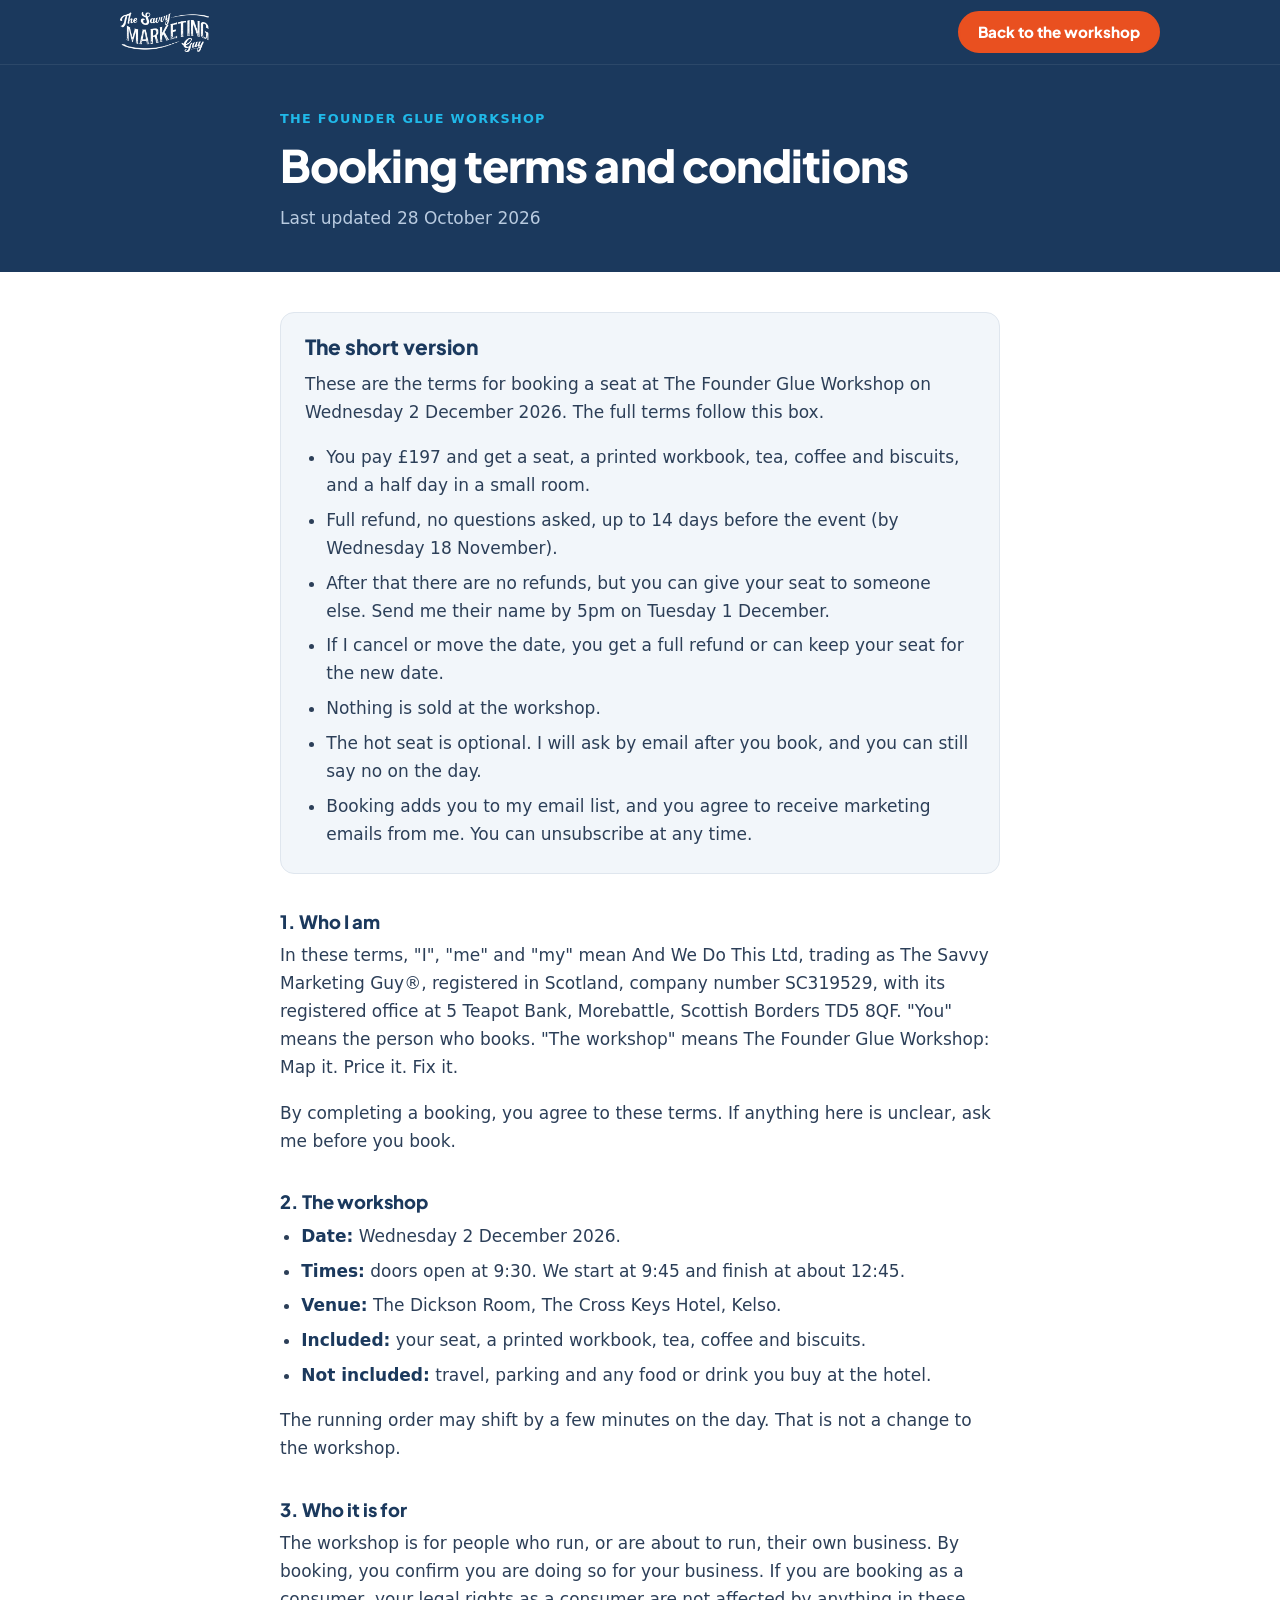
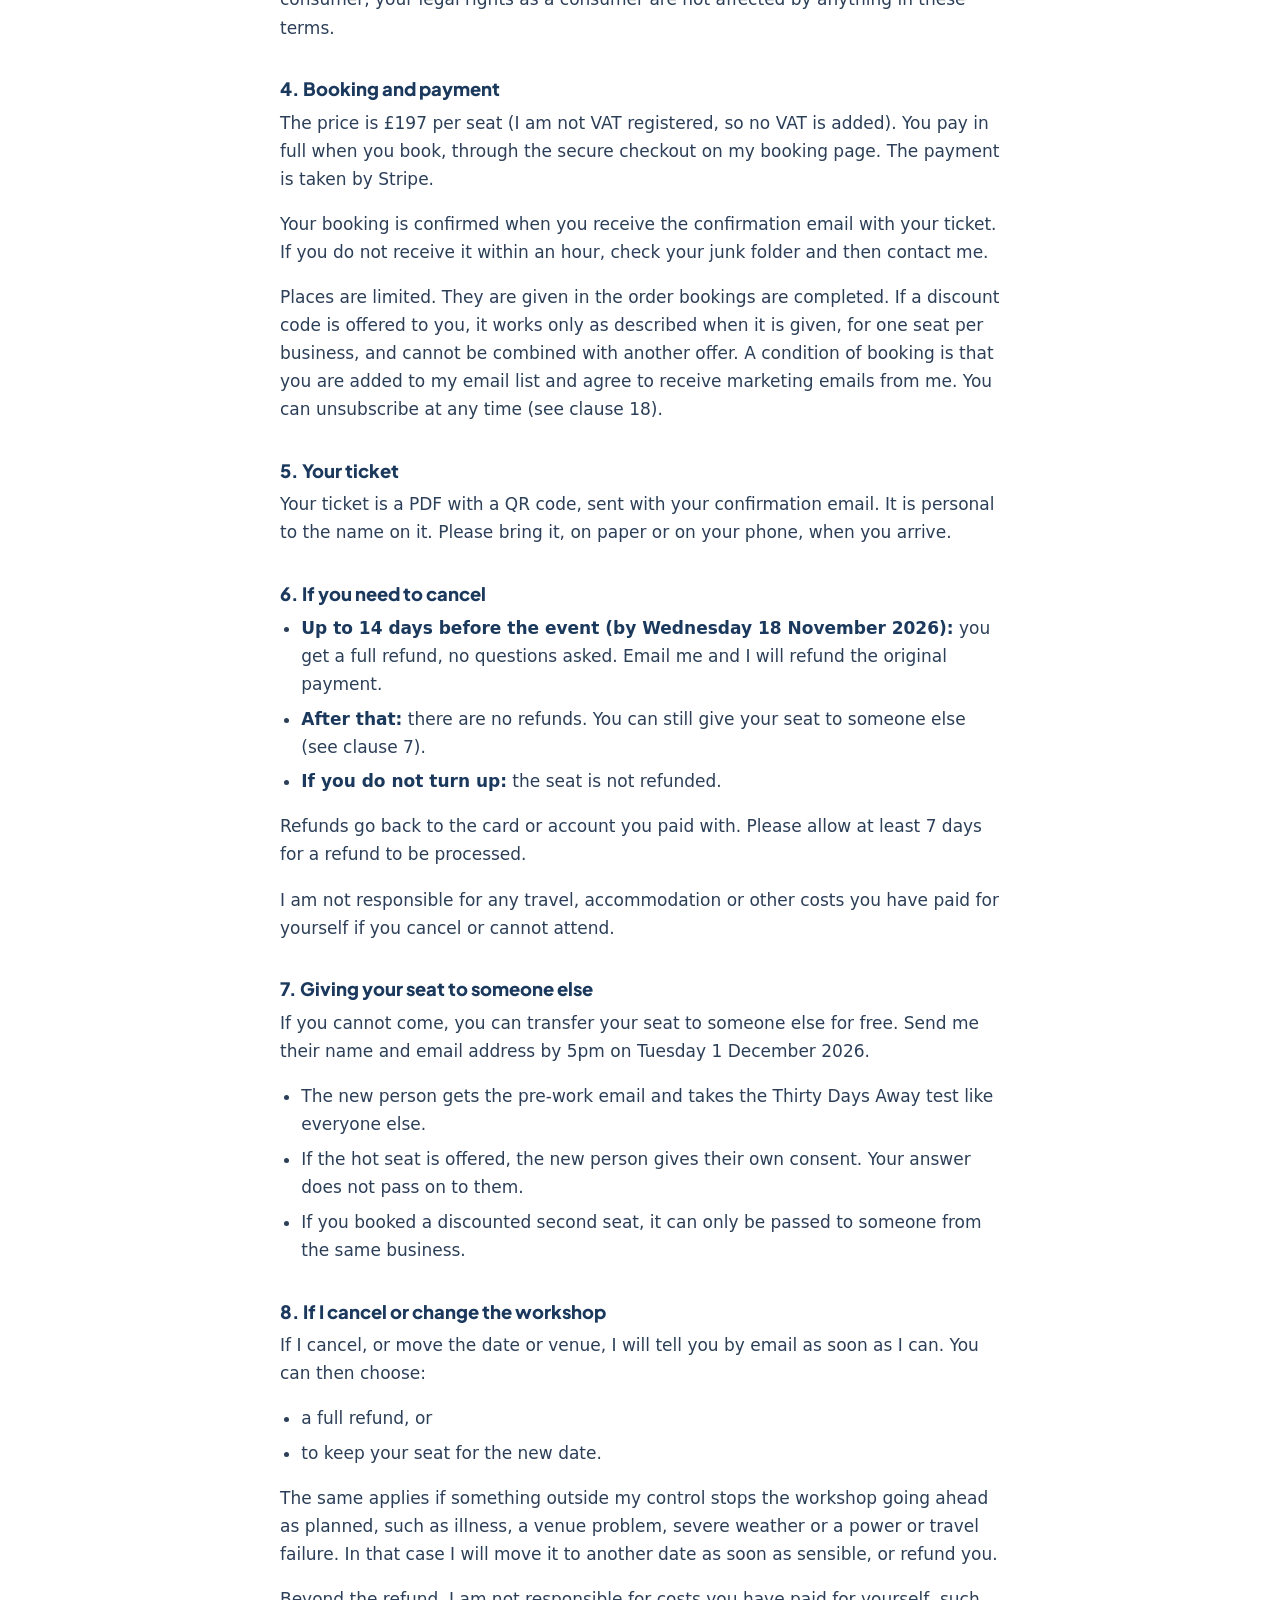
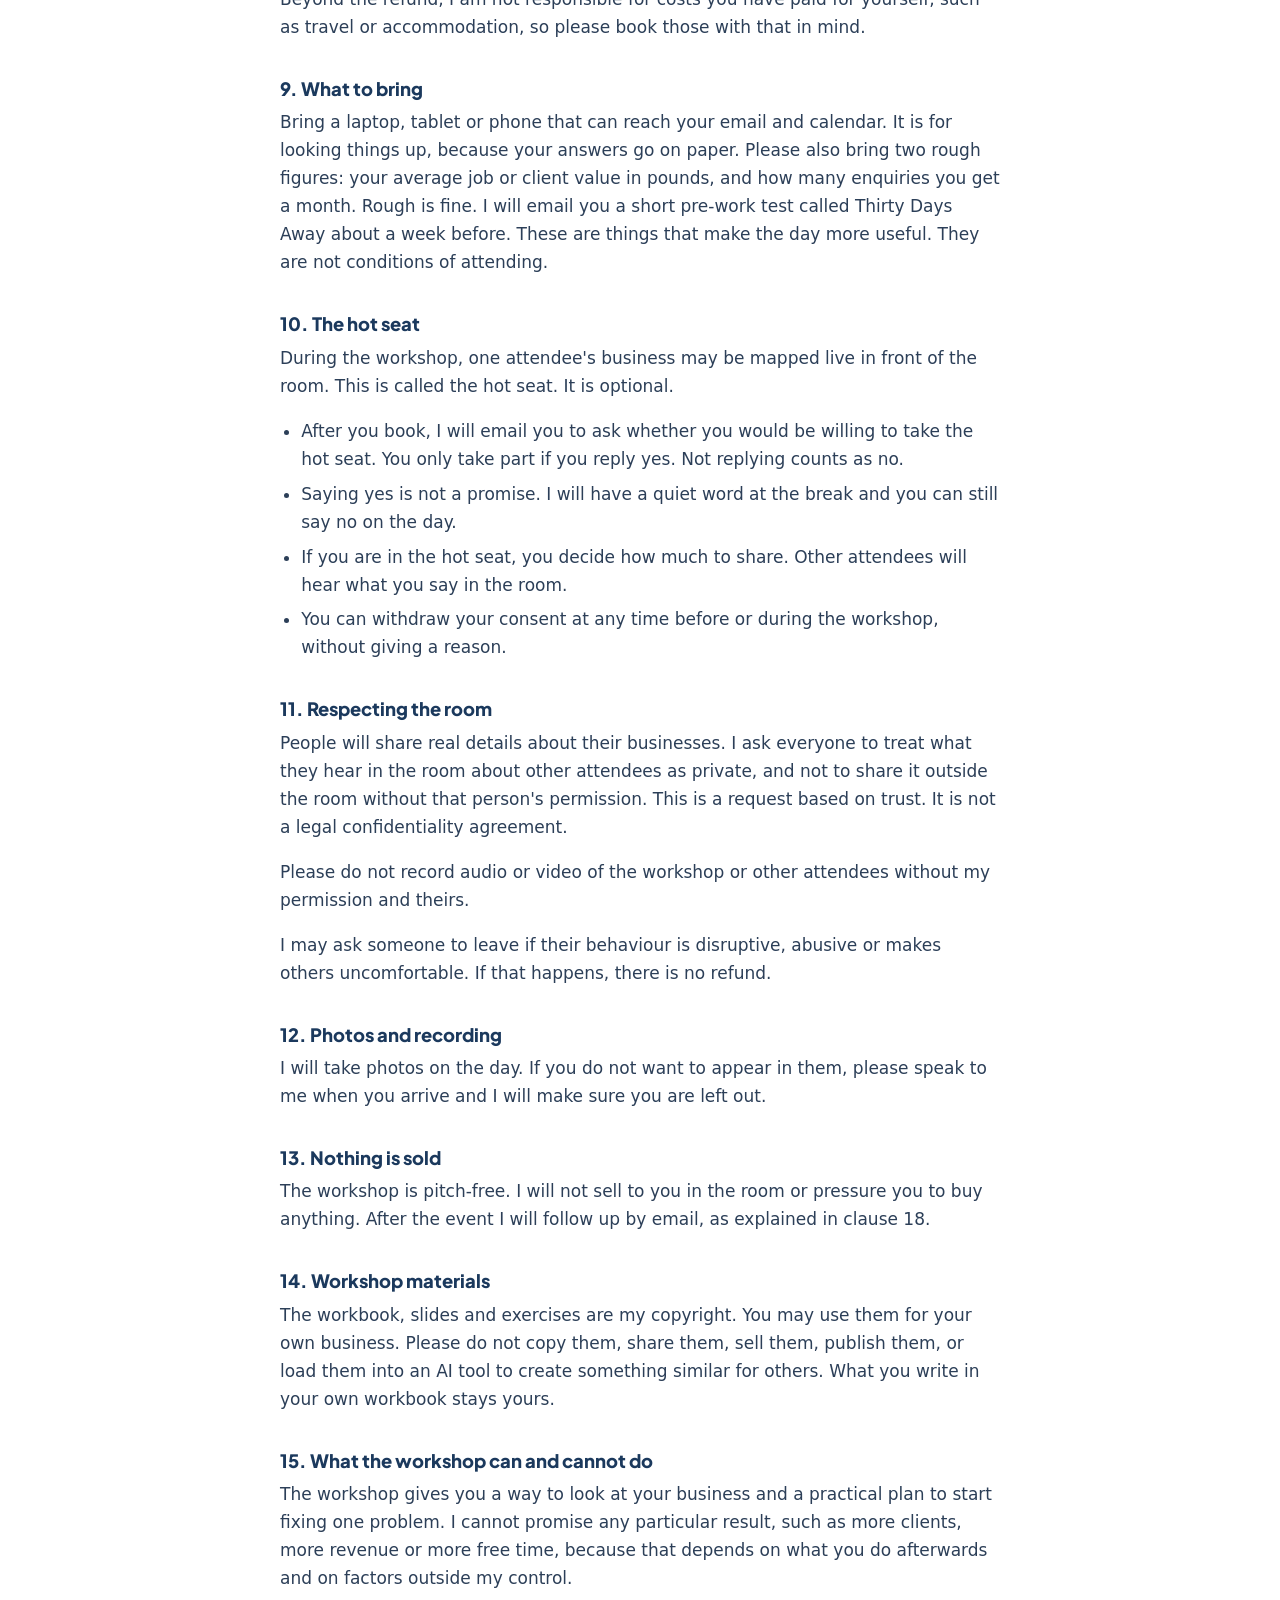
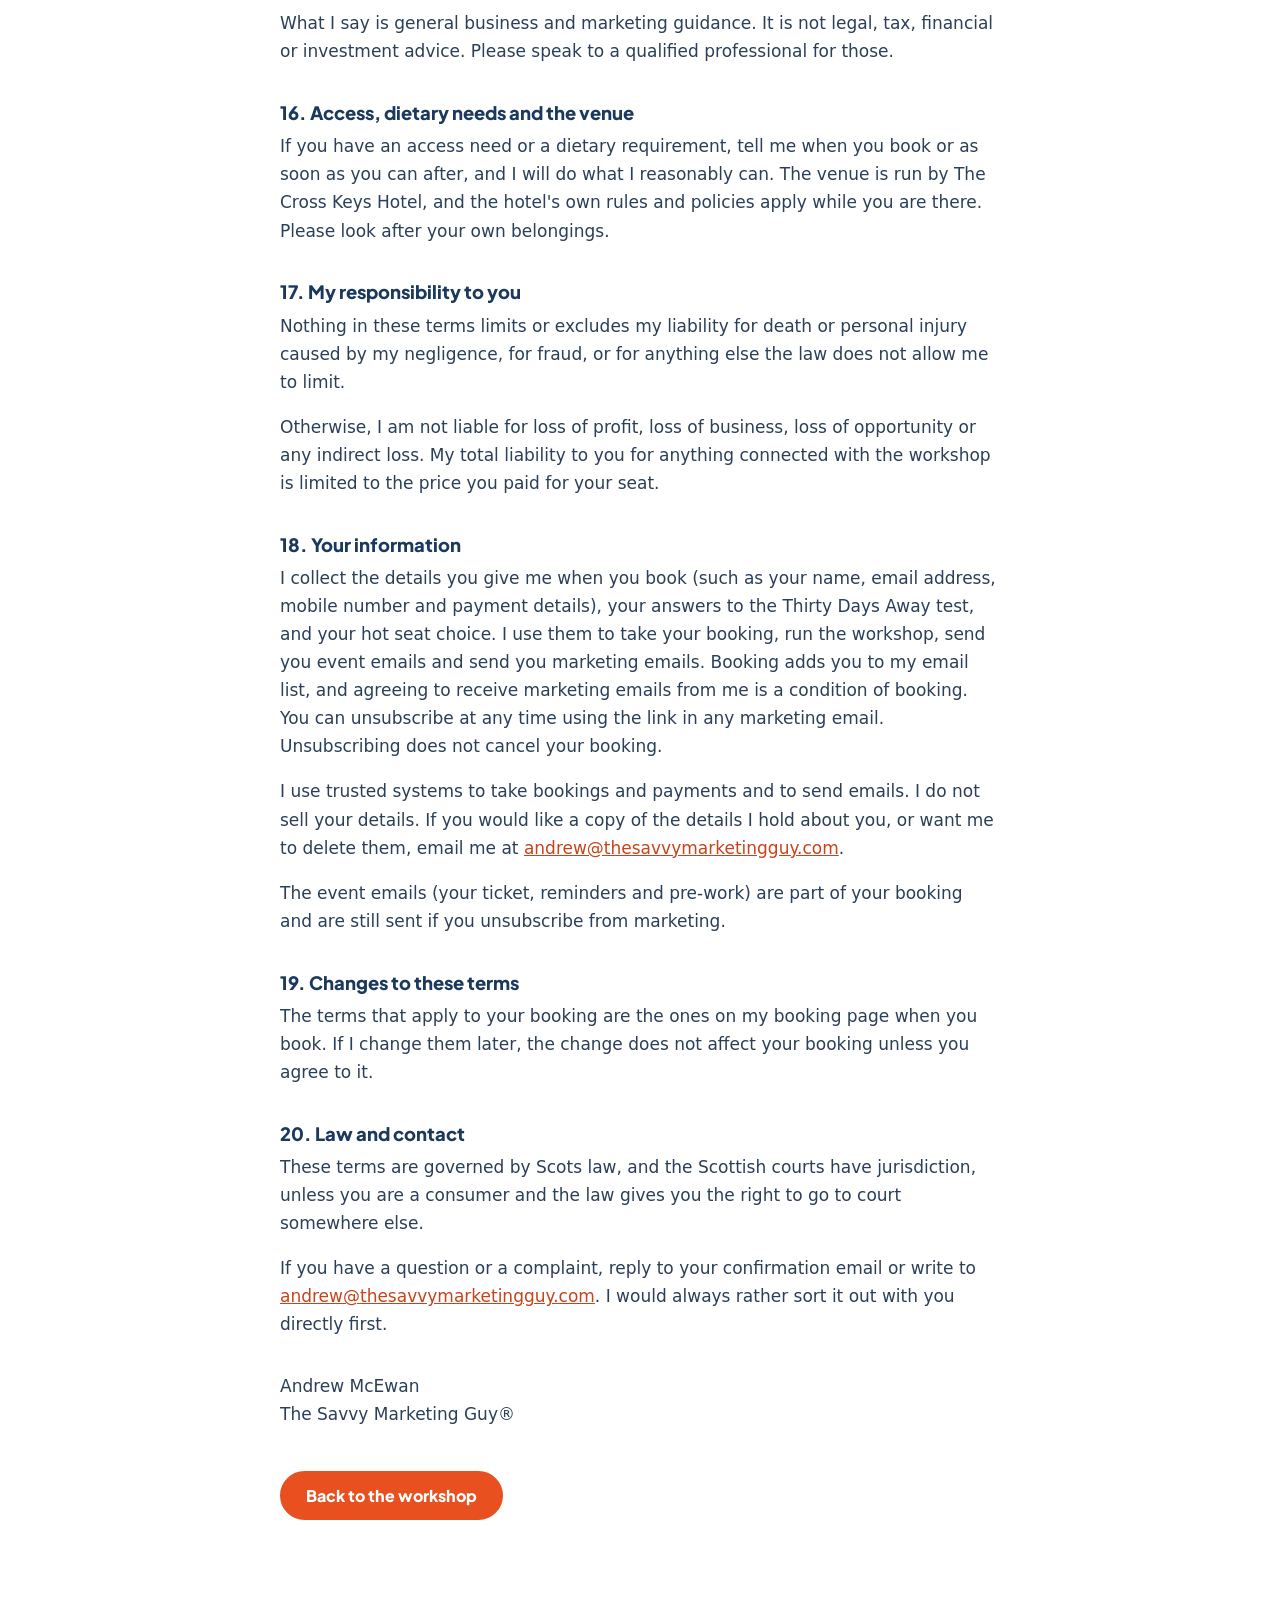
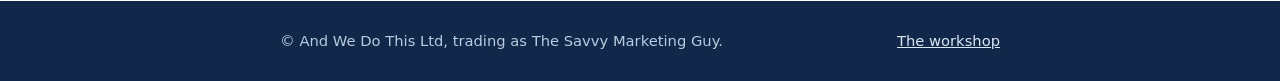
==== commit 7064baf5: "Make terms page self-contained, remove privacy link Co-Authored-By: Claude Sonnet 5.5 <noreply@anthr" ====
--- a/terms.html
+++ b/terms.html
@@ -7,36 +7,64 @@
   <meta name="description" content="The booking terms for The Founder Glue Workshop in Kelso on Wednesday 2 December 2026: payment, refunds, transfers, the hot seat and your information.">
   <meta name="robots" content="noindex, nofollow">
   <meta name="theme-color" content="#1B395D">
-  <link rel="icon" href="assets/favicon.png" type="image/png">
-  <link rel="stylesheet" href="styles.css">
+  <link rel="icon" href="[data-uri]" type="image/png">
   <style>
-    .tc-hero { background: var(--navy); color: #dbe6f3; padding: 44px 0 40px; }
-    .tc-hero h1 { color: var(--white); font-size: clamp(1.9rem, 5vw, 2.8rem); margin-bottom: 0.3em; }
-    .tc-hero p { margin: 0; color: #b9cbe0; }
-    .tc { padding: 40px 0 64px; }
-    .tc h2 { font-size: 1.15rem; margin: 2em 0 0.5em; }
-    .tc ul { margin: 0 0 1em; padding-left: 1.25em; }
-    .tc li { margin-bottom: 0.4em; }
-    .tc .summary { background: var(--tint); border: 1px solid var(--line); border-radius: var(--radius); padding: 22px 24px 8px; margin-bottom: 8px; }
-    .tc .summary h2 { margin-top: 0; font-size: 1.3rem; }
-    .tc .sign { margin-top: 2em; }
-    .tc .back { margin-top: 2.5em; }
+    @font-face{font-family:"Plus Jakarta Sans";font-weight:700;font-style:normal;font-display:swap;src:url([data-uri]) format("woff2")}
+    @font-face{font-family:"Plus Jakarta Sans";font-weight:800;font-style:normal;font-display:swap;src:url([data-uri]) format("woff2")}
+    :root{--navy:#1b395d;--navy-deep:#12284a;--orange:#e95020;--orange-dark:#c8431b;--sky:#20b9e9;--ink:#1b395d;--body:#2c3f58;--line:#dfe6ee;--tint:#f2f6fa;--white:#fff;
+      --head:"Plus Jakarta Sans",system-ui,-apple-system,"Segoe UI",Helvetica,Arial,sans-serif;--text:system-ui,-apple-system,"Segoe UI",Roboto,Helvetica,Arial,sans-serif;--radius:14px}
+    *,*::before,*::after{box-sizing:border-box}
+    html{scroll-behavior:smooth}
+    body{margin:0;font-family:var(--text);font-size:1.0625rem;line-height:1.65;color:var(--body);background:var(--white);-webkit-font-smoothing:antialiased}
+    img{max-width:100%;height:auto}
+    a{color:var(--orange-dark)}
+    p{margin:0 0 1em}
+    strong{color:var(--ink)}
+    h1,h2{font-family:var(--head);color:var(--ink);line-height:1.15;margin:0 0 .5em;text-wrap:balance}
+    h1{font-weight:800;letter-spacing:-.02em}
+    h2{font-weight:800}
+    .wrap{width:100%;max-width:760px;margin:0 auto;padding-left:max(20px,env(safe-area-inset-left,0px));padding-right:max(20px,env(safe-area-inset-right,0px))}
+    .eyebrow{font-size:.8rem;font-weight:700;text-transform:uppercase;letter-spacing:.1em;margin:0 0 .8em;color:var(--sky)}
+    .btn{display:inline-block;font-family:var(--head);font-weight:800;font-size:1rem;line-height:1.2;text-align:center;text-decoration:none;color:var(--white);background:var(--orange);border:2px solid var(--orange);border-radius:999px;padding:.8em 1.5em;transition:background .15s,border-color .15s}
+    .btn:hover{background:var(--orange-dark);border-color:var(--orange-dark)}
+    .btn--small{font-size:.95rem;padding:.65em 1.2em}
+    a:focus-visible,.btn:focus-visible{outline:3px solid var(--sky);outline-offset:3px}
+    .topbar{position:sticky;top:0;z-index:20;background:var(--navy);box-shadow:0 1px 0 rgba(255,255,255,.08)}
+    .topbar__in{display:flex;align-items:center;justify-content:space-between;gap:16px;min-height:64px;padding-top:env(safe-area-inset-top,0px)}
+    .topbar .wrap{max-width:1080px}
+    .brand img{display:block;height:40px;width:auto}
+    .tc-hero{background:var(--navy);color:#dbe6f3;padding:44px 0 40px}
+    .tc-hero h1{color:var(--white);font-size:clamp(1.9rem,5vw,2.8rem);margin-bottom:.3em}
+    .tc-hero p{margin:0;color:#b9cbe0}
+    .tc-hero .eyebrow{margin-bottom:.8em;color:var(--sky)}
+    .tc{padding:40px 0 64px}
+    .tc h2{font-size:1.15rem;margin:2em 0 .5em}
+    .tc ul{margin:0 0 1em;padding-left:1.25em}
+    .tc li{margin-bottom:.4em}
+    .tc .summary{background:var(--tint);border:1px solid var(--line);border-radius:var(--radius);padding:22px 24px 8px;margin-bottom:8px}
+    .tc .summary h2{margin-top:0;font-size:1.3rem}
+    .tc .sign{margin-top:2em}
+    .tc .back{margin-top:2.5em}
+    .footer{background:var(--navy-deep);color:#b9cbe0;font-size:.92rem;padding:28px 0 calc(28px + env(safe-area-inset-bottom,0px))}
+    .footer__in{display:flex;flex-wrap:wrap;justify-content:space-between;gap:8px 24px}
+    .footer p{margin:0}
+    .footer a{color:#dbe6f3}
   </style>
 </head>
 <body>
 
 <header class="topbar">
   <div class="wrap topbar__in">
-    <a class="brand" href="index.html" aria-label="The Savvy Marketing Guy, back to the workshop page">
-      <img src="assets/logo-white.png" alt="The Savvy Marketing Guy" width="160" height="72">
+    <a class="brand" href="/" aria-label="The Savvy Marketing Guy, back to the workshop page">
+      <img src="[data-uri]" alt="The Savvy Marketing Guy" width="160" height="72">
     </a>
-    <a class="btn btn--small" href="index.html">Back to the workshop</a>
+    <a class="btn btn--small" href="/">Back to the workshop</a>
   </div>
 </header>
 
 <main>
   <section class="tc-hero">
-    <div class="wrap narrow">
+    <div class="wrap">
       <p class="eyebrow eyebrow--light">The Founder Glue Workshop</p>
       <h1>Booking terms and conditions</h1>
       <p>Last updated 28 October 2026</p>
@@ -44,7 +72,7 @@
   </section>
 
   <article class="tc">
-    <div class="wrap narrow">
+    <div class="wrap">
 
       <div class="summary">
         <h2>The short version</h2>
@@ -150,7 +178,7 @@
 
       <h2>18. Your information</h2>
       <p>I collect the details you give me when you book (such as your name, email address, mobile number and payment details), your answers to the Thirty Days Away test, and your hot seat choice. I use them to take your booking, run the workshop, send you event emails and send you marketing emails. Booking adds you to my email list, and agreeing to receive marketing emails from me is a condition of booking. You can unsubscribe at any time using the link in any marketing email. Unsubscribing does not cancel your booking.</p>
-      <p>I use trusted systems to take bookings and payments and to send emails. I do not sell your details. My <a class="js-privacy" href="#">privacy and cookie policy</a> explains what I keep, who I share it with, how long I keep it and how to ask for a copy or ask me to delete it.</p>
+      <p>I use trusted systems to take bookings and payments and to send emails. I do not sell your details. If you would like a copy of the details I hold about you, or want me to delete them, email me at <a href="mailto:andrew@thesavvymarketingguy.com">andrew@thesavvymarketingguy.com</a>.</p>
       <p>The event emails (your ticket, reminders and pre-work) are part of your booking and are still sent if you unsubscribe from marketing.</p>
 
       <h2>19. Changes to these terms</h2>
@@ -162,7 +190,7 @@
 
       <p class="sign">Andrew McEwan<br>The Savvy Marketing Guy&reg;</p>
 
-      <p class="back"><a class="btn" href="index.html">Back to the workshop</a></p>
+      <p class="back"><a class="btn" href="/">Back to the workshop</a></p>
     </div>
   </article>
 </main>
@@ -171,22 +199,10 @@
   <div class="wrap footer__in">
     <p>&copy; And We Do This Ltd, trading as The Savvy Marketing Guy.</p>
     <p>
-      <a href="index.html">The workshop</a>
-      &middot;
-      <a class="js-privacy" href="#">Privacy and cookies</a>
+      <a href="/">The workshop</a>
     </p>
   </div>
 </footer>
 
-<script src="config.js"></script>
-<script>
-  (function () {
-    var cfg = window.FG_CONFIG || window.CONFIG || {};
-    var links = document.querySelectorAll(".js-privacy");
-    for (var i = 0; i < links.length; i++) {
-      if (cfg.PRIVACY_URL) links[i].setAttribute("href", cfg.PRIVACY_URL);
-    }
-  })();
-</script>
 </body>
 </html>
